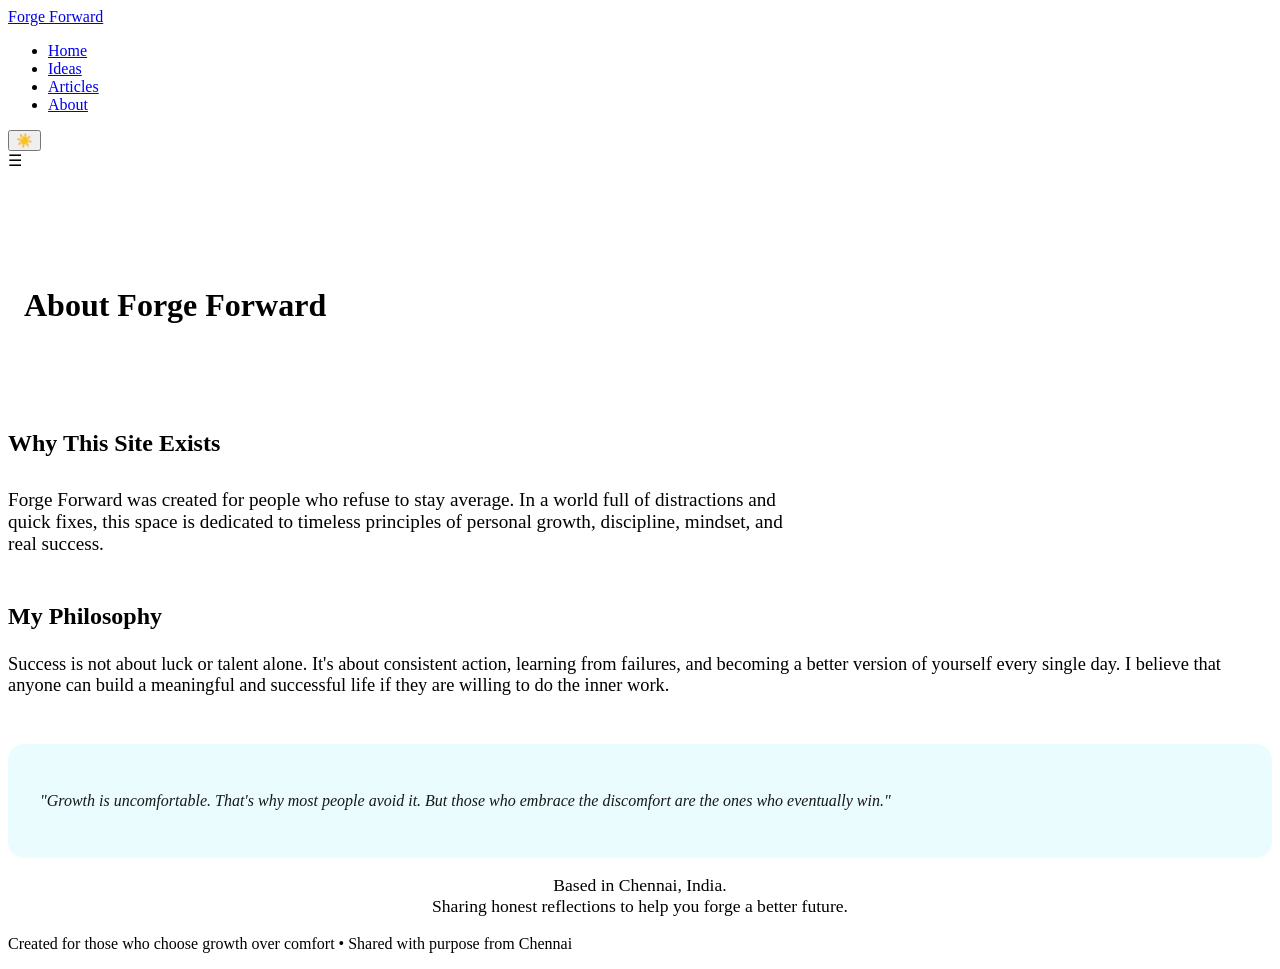
==== about.html @ a10ba35b "21:25" ====
<!DOCTYPE html>
<html lang="en">
<head>
    <meta charset="UTF-8">
    <meta name="viewport" content="width=device-width, initial-scale=1.0">
    <title>About • Forge Forward</title>
    <link rel="stylesheet" href="styles.css">
    <script src="script.js" defer></script>
</head>
<body>

    <!-- Progress Bar -->
    <div id="progress-bar"></div>

    <!-- Navigation -->
    <nav>
        <div class="nav-container">
            <a href="index.html" class="logo">Forge Forward</a>
            
            <ul class="nav-links" id="nav-links">
                <li><a href="index.html">Home</a></li>
                <li><a href="ideas.html">Ideas</a></li>
                <li><a href="articles.html">Articles</a></li>
                <li><a href="about.html">About</a></li>
            </ul>

            <div class="controls">
                <button id="theme-toggle">☀️</button>
                <div class="hamburger" id="hamburger">☰</div>
            </div>
        </div>
    </nav>

    <div class="container">
        <header style="padding: 6rem 1rem 4rem;">
            <h1>About Forge Forward</h1>
        </header>

        <div class="section">
            <h2 style="margin-bottom: 2rem;">Why This Site Exists</h2>
            <p style="font-size: 1.2rem; max-width: 800px; margin-bottom: 2rem;">
                Forge Forward was created for people who refuse to stay average. 
                In a world full of distractions and quick fixes, this space is dedicated to timeless principles 
                of personal growth, discipline, mindset, and real success.
            </p>
            
            <h2 style="margin: 3rem 0 1.5rem;">My Philosophy</h2>
            <p style="font-size: 1.15rem;">
                Success is not about luck or talent alone. It's about consistent action, learning from failures, 
                and becoming a better version of yourself every single day. 
                I believe that anyone can build a meaningful and successful life if they are willing to do the inner work.
            </p>

            <div style="margin-top: 3rem; padding: 2rem; background: rgba(0,212,255,0.08); border-radius: 16px;">
                <p style="font-style: italic; opacity: 0.9;">
                    "Growth is uncomfortable. That's why most people avoid it. 
                    But those who embrace the discomfort are the ones who eventually win."
                </p>
            </div>
        </div>

        <div class="section" style="text-align: center;">
            <p style="font-size: 1.1rem;">
                Based in Chennai, India.<br>
                Sharing honest reflections to help you forge a better future.
            </p>
        </div>
    </div>

    <!-- Back to Top -->
    <div id="back-to-top">↑</div>

    <footer>
        <p>Created for those who choose growth over comfort • Shared with purpose from Chennai</p>
    </footer>

</body>
</html>
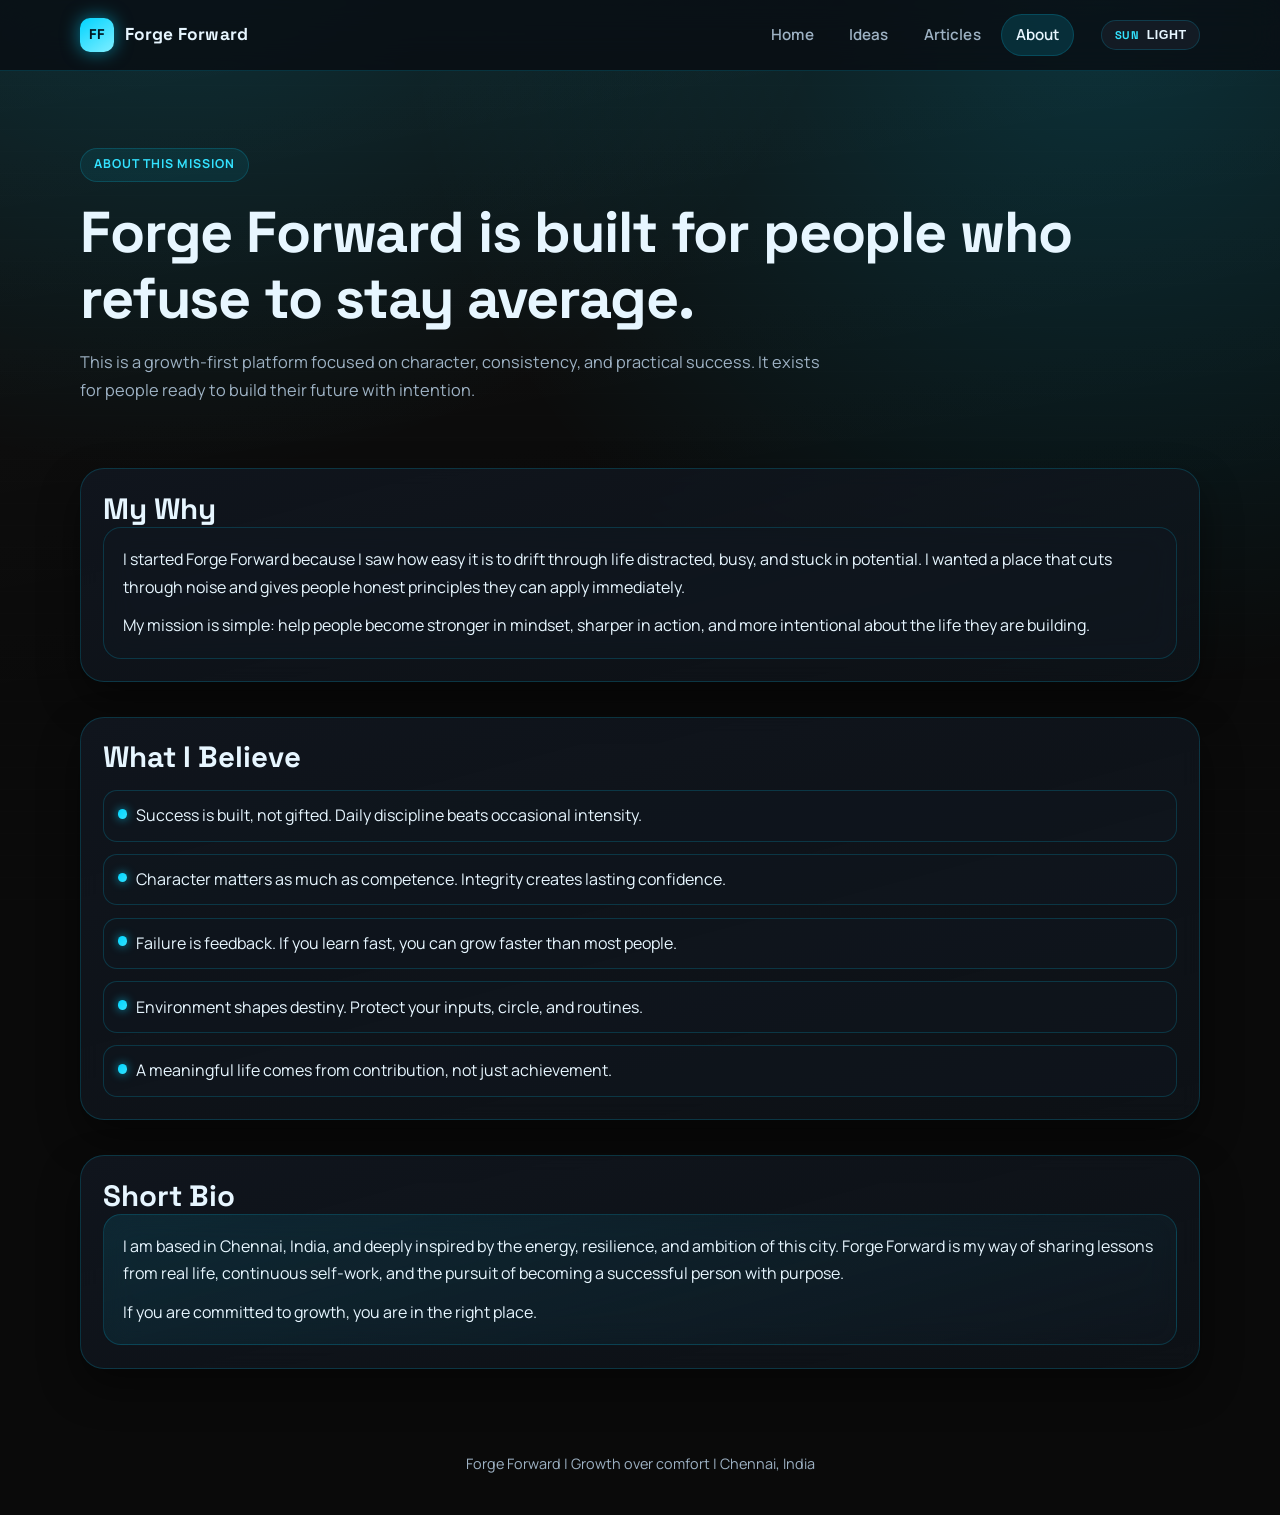
==== commit 5b7397ec: "9:40 PM" ====
--- a/about.html
+++ b/about.html
@@ -3,76 +3,105 @@
 <head>
     <meta charset="UTF-8">
     <meta name="viewport" content="width=device-width, initial-scale=1.0">
-    <title>About • Forge Forward</title>
-    <link rel="stylesheet" href="styles.css">
-    <script src="script.js" defer></script>
+    <meta name="description" content="About Forge Forward, the mission, beliefs, and story from Chennai behind this personal growth platform.">
+    <title>About | Forge Forward</title>
+    <link rel="preconnect" href="https://fonts.googleapis.com">
+    <link rel="preconnect" href="https://fonts.gstatic.com" crossorigin>
+    <link href="https://fonts.googleapis.com/css2?family=Manrope:wght@400;500;700;800&family=Space+Grotesk:wght@400;500;700&display=swap" rel="stylesheet">
+    <link rel="stylesheet" href="./styles.css">
+    <script src="./script.js" defer></script>
 </head>
 <body>
+    <div id="progress-bar" aria-hidden="true"></div>
 
-    <!-- Progress Bar -->
-    <div id="progress-bar"></div>
+    <header class="site-header">
+        <nav class="nav shell" aria-label="Primary navigation">
+            <a class="brand" href="./index.html" aria-label="Forge Forward home">
+                <span class="brand-mark">FF</span>
+                <span class="brand-text">Forge Forward</span>
+            </a>
 
-    <!-- Navigation -->
-    <nav>
-        <div class="nav-container">
-            <a href="index.html" class="logo">Forge Forward</a>
-            
+            <button class="hamburger" id="hamburger" type="button" aria-expanded="false" aria-controls="nav-links" aria-label="Toggle navigation">
+                <span></span>
+                <span></span>
+                <span></span>
+            </button>
+
             <ul class="nav-links" id="nav-links">
-                <li><a href="index.html">Home</a></li>
-                <li><a href="ideas.html">Ideas</a></li>
-                <li><a href="articles.html">Articles</a></li>
-                <li><a href="about.html">About</a></li>
+                <li><a href="./index.html">Home</a></li>
+                <li><a href="./ideas.html">Ideas</a></li>
+                <li><a href="./articles.html">Articles</a></li>
+                <li><a href="./about.html">About</a></li>
             </ul>
 
-            <div class="controls">
-                <button id="theme-toggle">☀️</button>
-                <div class="hamburger" id="hamburger">☰</div>
+            <button class="theme-toggle" id="theme-toggle" type="button" aria-label="Toggle color theme">
+                <span class="theme-toggle-icon" aria-hidden="true">SUN</span>
+                <span class="theme-toggle-text">Light</span>
+            </button>
+        </nav>
+    </header>
+
+    <main class="site-main shell">
+        <section class="hero page-hero">
+            <p class="eyebrow">About This Mission</p>
+            <h1>Forge Forward is built for people who refuse to stay average.</h1>
+            <p class="hero-copy">
+                This is a growth-first platform focused on character, consistency, and practical success.
+                It exists for people ready to build their future with intention.
+            </p>
+        </section>
+
+        <section class="section">
+            <div class="section-heading">
+                <h2>My Why</h2>
             </div>
-        </div>
-    </nav>
+            <article class="card">
+                <p>
+                    I started Forge Forward because I saw how easy it is to drift through life distracted,
+                    busy, and stuck in potential. I wanted a place that cuts through noise and gives people
+                    honest principles they can apply immediately.
+                </p>
+                <p>
+                    My mission is simple: help people become stronger in mindset, sharper in action,
+                    and more intentional about the life they are building.
+                </p>
+            </article>
+        </section>
 
-    <div class="container">
-        <header style="padding: 6rem 1rem 4rem;">
-            <h1>About Forge Forward</h1>
-        </header>
+        <section class="section">
+            <div class="section-heading">
+                <h2>What I Believe</h2>
+            </div>
+            <ul class="belief-list">
+                <li>Success is built, not gifted. Daily discipline beats occasional intensity.</li>
+                <li>Character matters as much as competence. Integrity creates lasting confidence.</li>
+                <li>Failure is feedback. If you learn fast, you can grow faster than most people.</li>
+                <li>Environment shapes destiny. Protect your inputs, circle, and routines.</li>
+                <li>A meaningful life comes from contribution, not just achievement.</li>
+            </ul>
+        </section>
 
-        <div class="section">
-            <h2 style="margin-bottom: 2rem;">Why This Site Exists</h2>
-            <p style="font-size: 1.2rem; max-width: 800px; margin-bottom: 2rem;">
-                Forge Forward was created for people who refuse to stay average. 
-                In a world full of distractions and quick fixes, this space is dedicated to timeless principles 
-                of personal growth, discipline, mindset, and real success.
-            </p>
-            
-            <h2 style="margin: 3rem 0 1.5rem;">My Philosophy</h2>
-            <p style="font-size: 1.15rem;">
-                Success is not about luck or talent alone. It's about consistent action, learning from failures, 
-                and becoming a better version of yourself every single day. 
-                I believe that anyone can build a meaningful and successful life if they are willing to do the inner work.
-            </p>
+        <section class="section">
+            <div class="section-heading">
+                <h2>Short Bio</h2>
+            </div>
+            <article class="card bio-card">
+                <p>
+                    I am based in Chennai, India, and deeply inspired by the energy, resilience,
+                    and ambition of this city. Forge Forward is my way of sharing lessons from real life,
+                    continuous self-work, and the pursuit of becoming a successful person with purpose.
+                </p>
+                <p>
+                    If you are committed to growth, you are in the right place.
+                </p>
+            </article>
+        </section>
+    </main>
 
-            <div style="margin-top: 3rem; padding: 2rem; background: rgba(0,212,255,0.08); border-radius: 16px;">
-                <p style="font-style: italic; opacity: 0.9;">
-                    "Growth is uncomfortable. That's why most people avoid it. 
-                    But those who embrace the discomfort are the ones who eventually win."
-                </p>
-            </div>
-        </div>
+    <button id="back-to-top" class="back-to-top" type="button" aria-label="Back to top">Top</button>
 
-        <div class="section" style="text-align: center;">
-            <p style="font-size: 1.1rem;">
-                Based in Chennai, India.<br>
-                Sharing honest reflections to help you forge a better future.
-            </p>
-        </div>
-    </div>
-
-    <!-- Back to Top -->
-    <div id="back-to-top">↑</div>
-
-    <footer>
-        <p>Created for those who choose growth over comfort • Shared with purpose from Chennai</p>
+    <footer class="site-footer shell">
+        <p>Forge Forward | Growth over comfort | Chennai, India</p>
     </footer>
-
 </body>
 </html>
--- a/styles.css
+++ b/styles.css
@@ -0,0 +1,559 @@
+:root {
+    --bg: #0a0a0a;
+    --bg-elevated: #10151d;
+    --bg-soft: #131b24;
+    --text-main: #e7f6ff;
+    --text-muted: #9eb2c4;
+    --accent: #00d4ff;
+    --accent-strong: #33e2ff;
+    --line-soft: rgba(0, 212, 255, 0.18);
+    --line-strong: rgba(0, 212, 255, 0.34);
+    --card-bg: rgba(16, 23, 31, 0.58);
+    --card-shadow: 0 18px 40px rgba(0, 0, 0, 0.45);
+    --nav-bg: rgba(8, 11, 16, 0.76);
+    --menu-bg: rgba(10, 16, 24, 0.96);
+}
+
+body[data-theme="light"] {
+    --bg: #f5fbff;
+    --bg-elevated: #ffffff;
+    --bg-soft: #edf6fc;
+    --text-main: #102132;
+    --text-muted: #4d6274;
+    --line-soft: rgba(0, 162, 201, 0.2);
+    --line-strong: rgba(0, 162, 201, 0.38);
+    --card-bg: rgba(255, 255, 255, 0.72);
+    --card-shadow: 0 14px 28px rgba(9, 33, 54, 0.15);
+    --nav-bg: rgba(244, 251, 255, 0.82);
+    --menu-bg: rgba(245, 252, 255, 0.98);
+}
+
+* {
+    box-sizing: border-box;
+    margin: 0;
+    padding: 0;
+}
+
+html {
+    scroll-behavior: smooth;
+}
+
+body {
+    min-height: 100vh;
+    font-family: "Manrope", "Segoe UI", sans-serif;
+    color: var(--text-main);
+    line-height: 1.7;
+    background-color: var(--bg);
+    background-image:
+        radial-gradient(circle at 14% -15%, rgba(0, 212, 255, 0.22), transparent 34%),
+        radial-gradient(circle at 86% 0%, rgba(0, 212, 255, 0.18), transparent 37%),
+        linear-gradient(170deg, rgba(255, 255, 255, 0.03), transparent 42%);
+}
+
+/* Subtle pattern overlay for a premium background feel. */
+body::before {
+    content: "";
+    position: fixed;
+    inset: 0;
+    pointer-events: none;
+    background-image: repeating-linear-gradient(
+        0deg,
+        rgba(255, 255, 255, 0.015) 0,
+        rgba(255, 255, 255, 0.015) 1px,
+        transparent 1px,
+        transparent 22px
+    );
+    opacity: 0.5;
+    z-index: -1;
+}
+
+.shell {
+    width: min(1120px, calc(100% - 2.4rem));
+    margin-inline: auto;
+}
+
+#progress-bar {
+    position: fixed;
+    top: 0;
+    left: 0;
+    width: 0;
+    height: 4px;
+    background: linear-gradient(90deg, var(--accent), var(--accent-strong));
+    box-shadow: 0 0 14px rgba(0, 212, 255, 0.8);
+    z-index: 1400;
+}
+
+.site-header {
+    position: sticky;
+    top: 0;
+    z-index: 1300;
+    border-bottom: 1px solid var(--line-soft);
+    backdrop-filter: blur(16px);
+    background: var(--nav-bg);
+}
+
+.nav {
+    position: relative;
+    display: flex;
+    align-items: center;
+    gap: 1rem;
+    padding: 0.9rem 0;
+}
+
+.brand {
+    display: inline-flex;
+    align-items: center;
+    gap: 0.7rem;
+    text-decoration: none;
+}
+
+.brand-mark {
+    display: grid;
+    place-items: center;
+    width: 2.1rem;
+    height: 2.1rem;
+    border-radius: 10px;
+    font-family: "Space Grotesk", "Segoe UI", sans-serif;
+    font-weight: 700;
+    font-size: 0.88rem;
+    color: #001722;
+    background: linear-gradient(145deg, var(--accent), #7feeff);
+    box-shadow: 0 0 18px rgba(0, 212, 255, 0.55);
+}
+
+.brand-text {
+    font-family: "Space Grotesk", "Segoe UI", sans-serif;
+    font-size: 1.08rem;
+    font-weight: 700;
+    letter-spacing: 0.01em;
+    color: var(--text-main);
+}
+
+.nav-links {
+    list-style: none;
+    display: flex;
+    align-items: center;
+    gap: 0.35rem;
+    margin-left: auto;
+}
+
+.nav-links a {
+    display: inline-flex;
+    align-items: center;
+    justify-content: center;
+    padding: 0.48rem 0.92rem;
+    border-radius: 999px;
+    text-decoration: none;
+    font-size: 0.95rem;
+    font-weight: 600;
+    letter-spacing: 0.01em;
+    color: var(--text-muted);
+    transition: 0.22s ease;
+}
+
+.nav-links a:hover,
+.nav-links a.active {
+    color: var(--text-main);
+    background: rgba(0, 212, 255, 0.14);
+    box-shadow: inset 0 0 0 1px var(--line-soft);
+}
+
+.theme-toggle {
+    margin-left: 0.7rem;
+    display: inline-flex;
+    align-items: center;
+    gap: 0.45rem;
+    border: 1px solid var(--line-soft);
+    border-radius: 999px;
+    padding: 0.44rem 0.78rem;
+    background: var(--bg-soft);
+    color: var(--text-main);
+    cursor: pointer;
+    font-weight: 700;
+    font-size: 0.78rem;
+    letter-spacing: 0.04em;
+    text-transform: uppercase;
+    transition: 0.2s ease;
+}
+
+.theme-toggle:hover {
+    border-color: var(--line-strong);
+    transform: translateY(-1px);
+}
+
+.theme-toggle-icon {
+    font-family: "Space Grotesk", "Segoe UI", sans-serif;
+    font-size: 0.7rem;
+    color: var(--accent-strong);
+}
+
+.hamburger {
+    display: none;
+    width: 2.5rem;
+    height: 2.3rem;
+    border: 1px solid var(--line-soft);
+    border-radius: 12px;
+    background: var(--bg-soft);
+    cursor: pointer;
+    align-items: center;
+    justify-content: center;
+    flex-direction: column;
+    gap: 0.28rem;
+}
+
+.hamburger span {
+    width: 1.15rem;
+    height: 2px;
+    border-radius: 2px;
+    background: var(--text-main);
+}
+
+.site-main {
+    padding: 2.8rem 0 4.2rem;
+}
+
+.hero {
+    padding: 2.8rem 0 1.8rem;
+    animation: rise-in 420ms ease both;
+}
+
+.page-hero {
+    padding-top: 2rem;
+}
+
+.eyebrow {
+    display: inline-flex;
+    align-items: center;
+    gap: 0.5rem;
+    padding: 0.34rem 0.82rem;
+    border: 1px solid var(--line-soft);
+    border-radius: 999px;
+    color: var(--accent-strong);
+    background: rgba(0, 212, 255, 0.08);
+    font-size: 0.77rem;
+    letter-spacing: 0.08em;
+    text-transform: uppercase;
+    font-weight: 700;
+}
+
+.hero h1 {
+    margin-top: 1.15rem;
+    font-family: "Space Grotesk", "Segoe UI", sans-serif;
+    font-size: clamp(2rem, 4.8vw, 3.6rem);
+    line-height: 1.14;
+    letter-spacing: -0.02em;
+}
+
+.hero-copy {
+    margin-top: 1.1rem;
+    max-width: 760px;
+    color: var(--text-muted);
+    font-size: 1.02rem;
+}
+
+.hero-actions {
+    margin-top: 1.6rem;
+    display: flex;
+    flex-wrap: wrap;
+    gap: 0.78rem;
+}
+
+.btn {
+    display: inline-flex;
+    align-items: center;
+    justify-content: center;
+    border-radius: 999px;
+    border: 1px solid transparent;
+    padding: 0.74rem 1.2rem;
+    font-weight: 700;
+    font-size: 0.93rem;
+    letter-spacing: 0.01em;
+    text-decoration: none;
+    color: #001420;
+    background: linear-gradient(130deg, var(--accent), #86f1ff);
+    box-shadow: 0 10px 26px rgba(0, 212, 255, 0.32);
+    transition: 0.25s ease;
+}
+
+.btn:hover {
+    transform: translateY(-2px);
+    box-shadow: 0 16px 30px rgba(0, 212, 255, 0.38);
+}
+
+.btn-ghost {
+    background: transparent;
+    color: var(--text-main);
+    border-color: var(--line-soft);
+    box-shadow: none;
+}
+
+.btn-ghost:hover {
+    background: rgba(0, 212, 255, 0.12);
+    border-color: var(--line-strong);
+}
+
+.section {
+    margin-top: 2.2rem;
+    background: linear-gradient(165deg, var(--bg-elevated), var(--card-bg));
+    border: 1px solid var(--line-soft);
+    border-radius: 24px;
+    padding: 1.4rem;
+    box-shadow: var(--card-shadow);
+    backdrop-filter: blur(10px);
+}
+
+.section-heading h2 {
+    font-family: "Space Grotesk", "Segoe UI", sans-serif;
+    font-size: clamp(1.35rem, 2.3vw, 2rem);
+    line-height: 1.2;
+}
+
+.section-heading p {
+    margin-top: 0.5rem;
+    color: var(--text-muted);
+}
+
+.grid {
+    margin-top: 1rem;
+    display: grid;
+    gap: 1rem;
+}
+
+.grid.three {
+    grid-template-columns: repeat(3, minmax(0, 1fr));
+}
+
+.grid.two {
+    grid-template-columns: repeat(2, minmax(0, 1fr));
+}
+
+.card {
+    background: var(--card-bg);
+    border: 1px solid var(--line-soft);
+    border-radius: 18px;
+    padding: 1.15rem;
+    backdrop-filter: blur(14px);
+    transition: 0.25s ease;
+}
+
+.card:hover {
+    transform: translateY(-5px);
+    border-color: var(--line-strong);
+    box-shadow: 0 18px 32px rgba(0, 0, 0, 0.35);
+}
+
+.card h3 {
+    font-family: "Space Grotesk", "Segoe UI", sans-serif;
+    font-size: 1.12rem;
+    line-height: 1.3;
+    margin-bottom: 0.48rem;
+}
+
+.card p + p {
+    margin-top: 0.7rem;
+}
+
+.card-kicker {
+    display: inline-block;
+    margin-bottom: 0.44rem;
+    color: var(--accent-strong);
+    font-size: 0.74rem;
+    letter-spacing: 0.08em;
+    text-transform: uppercase;
+    font-weight: 800;
+}
+
+.feature-card {
+    display: grid;
+    gap: 0.82rem;
+}
+
+.quote {
+    font-family: "Space Grotesk", "Segoe UI", sans-serif;
+    font-size: 1.05rem;
+    line-height: 1.55;
+    color: var(--accent-strong);
+}
+
+.article-card {
+    display: grid;
+    gap: 0.35rem;
+}
+
+.text-link {
+    display: inline-block;
+    margin-top: 0.36rem;
+    color: var(--accent-strong);
+    text-decoration: none;
+    font-weight: 700;
+}
+
+.text-link:hover {
+    text-decoration: underline;
+}
+
+.belief-list {
+    margin-top: 0.9rem;
+    list-style: none;
+    display: grid;
+    gap: 0.76rem;
+}
+
+.belief-list li {
+    position: relative;
+    padding: 0.7rem 0.85rem 0.7rem 2rem;
+    background: var(--card-bg);
+    border: 1px solid var(--line-soft);
+    border-radius: 14px;
+}
+
+.belief-list li::before {
+    content: "";
+    position: absolute;
+    left: 0.82rem;
+    top: 1.1rem;
+    width: 0.62rem;
+    height: 0.62rem;
+    border-radius: 50%;
+    background: linear-gradient(135deg, var(--accent), var(--accent-strong));
+    box-shadow: 0 0 10px rgba(0, 212, 255, 0.7);
+}
+
+.bio-card {
+    background: linear-gradient(165deg, rgba(0, 212, 255, 0.1), var(--card-bg));
+}
+
+.back-to-top {
+    position: fixed;
+    right: 1.15rem;
+    bottom: 1.1rem;
+    width: 3rem;
+    height: 3rem;
+    border: 1px solid transparent;
+    border-radius: 50%;
+    color: #00131f;
+    background: linear-gradient(140deg, var(--accent), #89f2ff);
+    font-family: "Space Grotesk", "Segoe UI", sans-serif;
+    font-weight: 700;
+    font-size: 0.8rem;
+    box-shadow: 0 12px 24px rgba(0, 212, 255, 0.34);
+    cursor: pointer;
+    opacity: 0;
+    transform: translateY(12px);
+    pointer-events: none;
+    transition: 0.24s ease;
+    z-index: 1200;
+}
+
+.back-to-top.visible {
+    opacity: 1;
+    transform: translateY(0);
+    pointer-events: auto;
+}
+
+.site-footer {
+    padding: 1rem 0 2.4rem;
+    color: var(--text-muted);
+    font-size: 0.9rem;
+    text-align: center;
+}
+
+@keyframes rise-in {
+    from {
+        opacity: 0;
+        transform: translateY(14px);
+    }
+    to {
+        opacity: 1;
+        transform: translateY(0);
+    }
+}
+
+@media (max-width: 980px) {
+    .grid.three {
+        grid-template-columns: repeat(2, minmax(0, 1fr));
+    }
+
+    .grid.two {
+        grid-template-columns: 1fr;
+    }
+}
+
+@media (max-width: 760px) {
+    .shell {
+        width: min(1120px, calc(100% - 1.4rem));
+    }
+
+    .nav {
+        flex-wrap: wrap;
+        gap: 0.65rem;
+    }
+
+    .hamburger {
+        display: inline-flex;
+        margin-left: auto;
+        order: 2;
+    }
+
+    .theme-toggle {
+        margin-left: 0;
+        order: 3;
+    }
+
+    .nav-links {
+        position: absolute;
+        top: calc(100% + 0.6rem);
+        left: 0;
+        width: 100%;
+        background: var(--menu-bg);
+        border: 1px solid var(--line-soft);
+        border-radius: 16px;
+        padding: 0.6rem;
+        flex-direction: column;
+        align-items: stretch;
+        gap: 0.36rem;
+        opacity: 0;
+        pointer-events: none;
+        transform: translateY(-10px) scale(0.98);
+        transition: 0.2s ease;
+    }
+
+    .nav.is-open .nav-links {
+        opacity: 1;
+        pointer-events: auto;
+        transform: translateY(0) scale(1);
+    }
+
+    .nav-links a {
+        justify-content: flex-start;
+        width: 100%;
+    }
+
+    .grid.three {
+        grid-template-columns: 1fr;
+    }
+
+    .section {
+        padding: 1rem;
+    }
+
+    .hero-actions {
+        flex-direction: column;
+        align-items: flex-start;
+    }
+
+    .btn {
+        width: 100%;
+        max-width: 280px;
+    }
+}
+
+@media (prefers-reduced-motion: reduce) {
+    *,
+    *::before,
+    *::after {
+        animation: none !important;
+        transition: none !important;
+        scroll-behavior: auto !important;
+    }
+}
